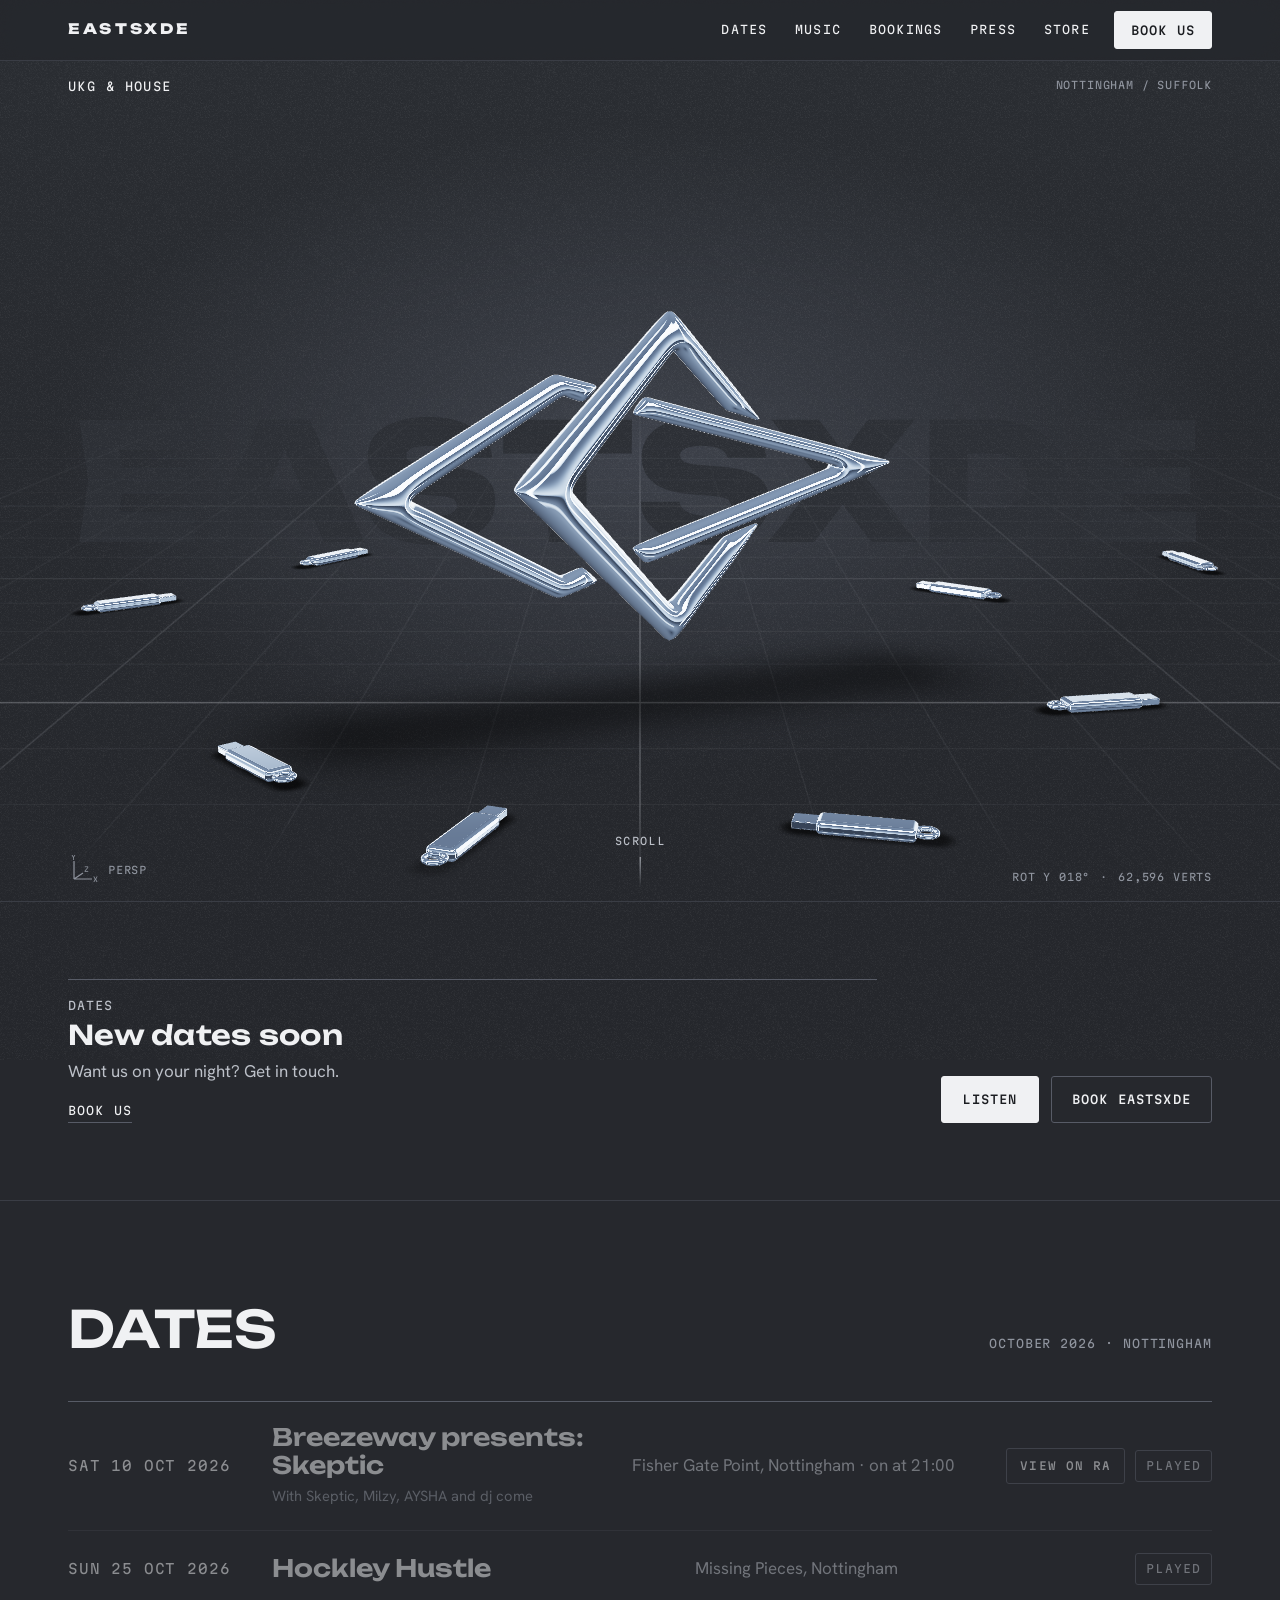
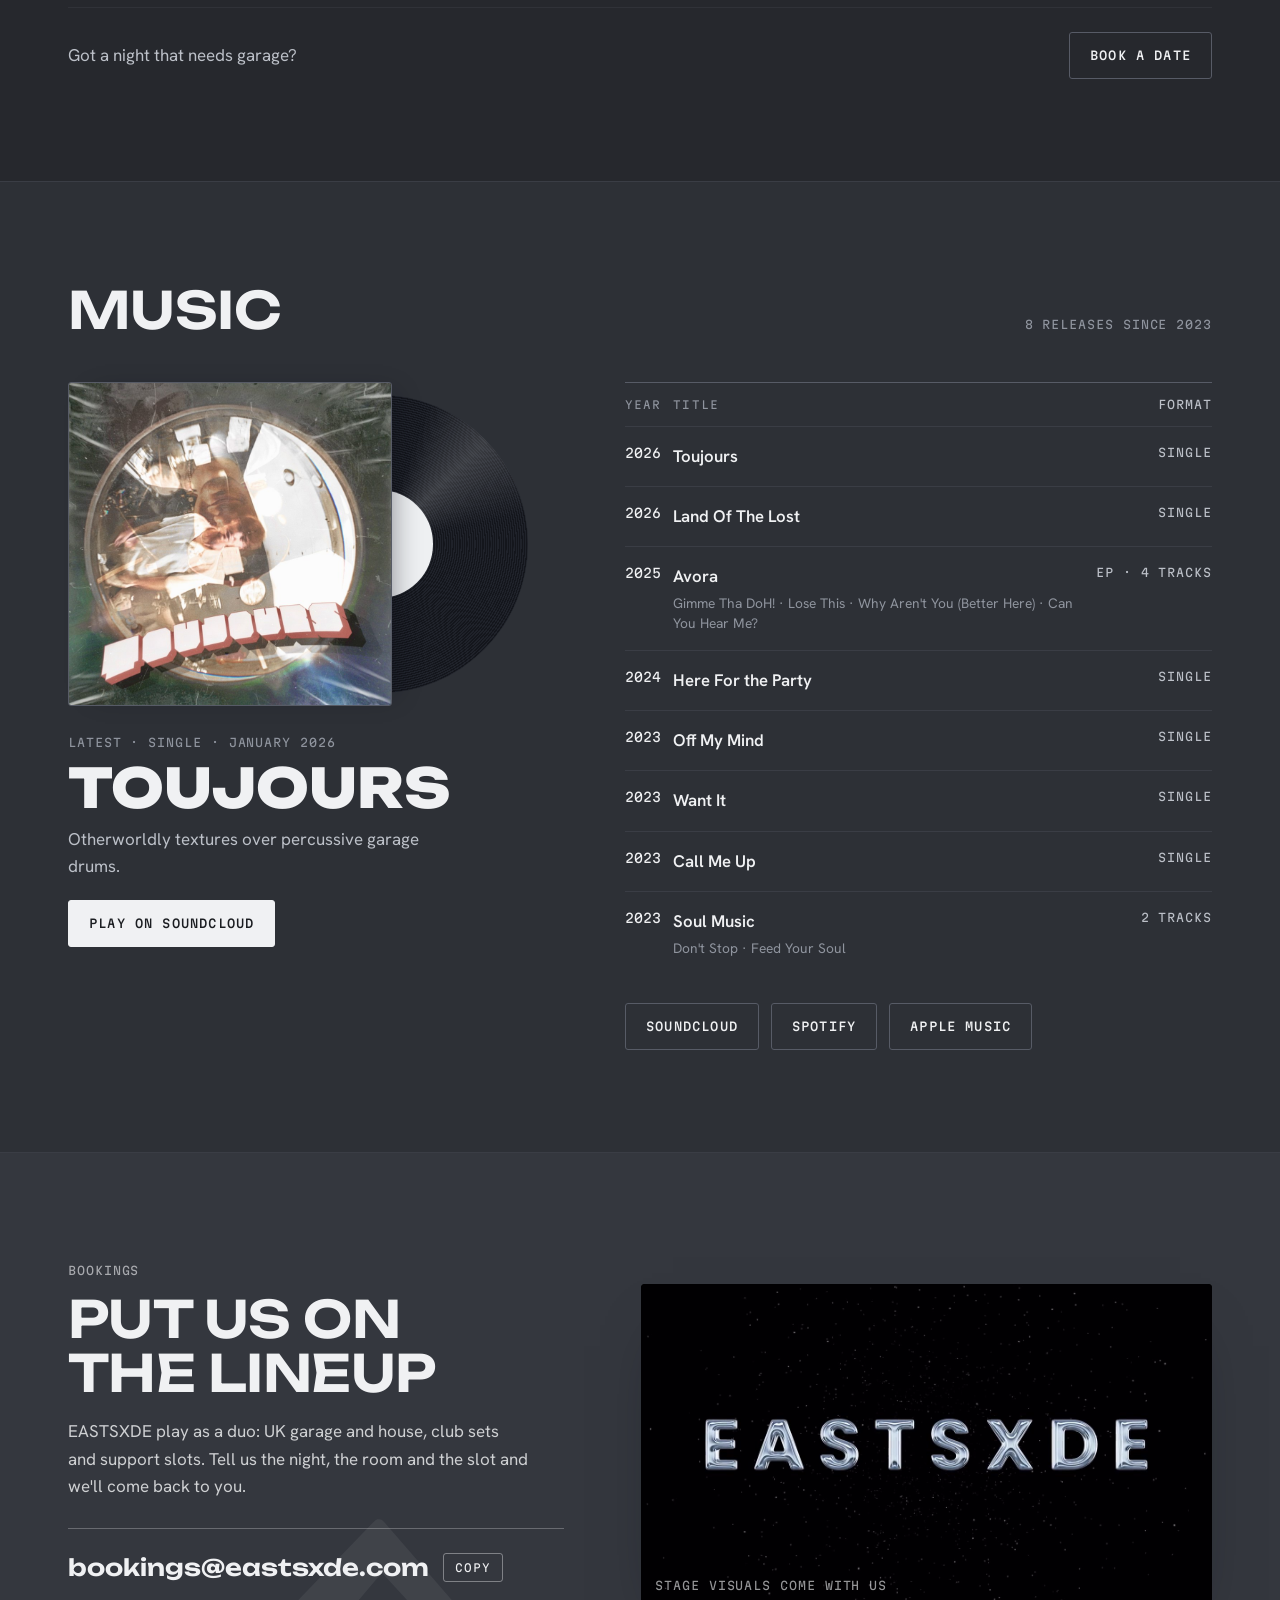
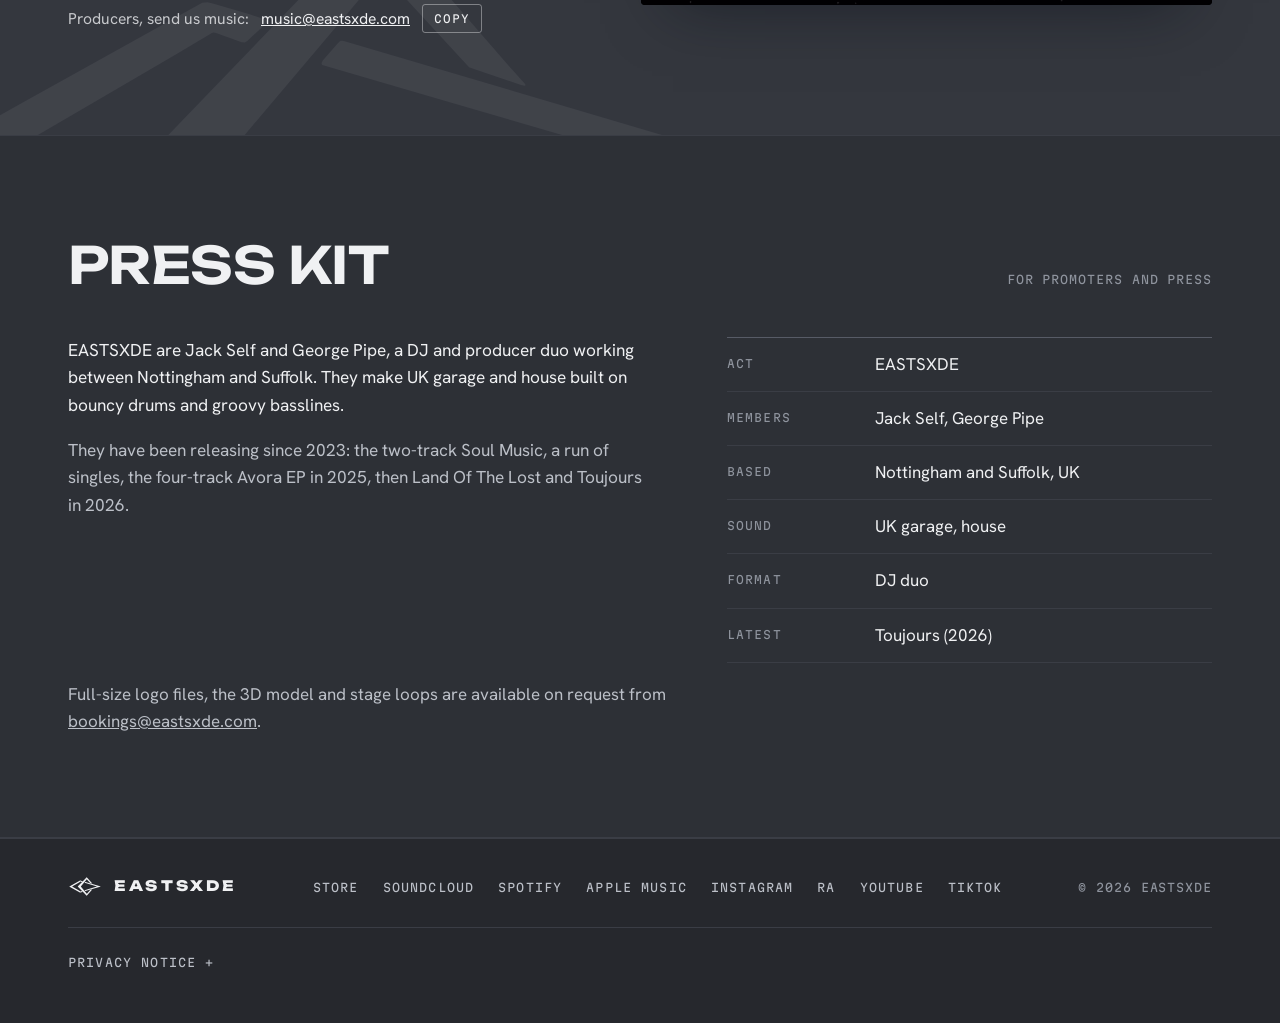
==== index.html @ 23de3347 "Add files via upload" ====
<!doctype html>
<html lang="en-GB">
<head>
<meta charset="utf-8">
<meta name="viewport" content="width=device-width,initial-scale=1,viewport-fit=cover">
<title>EASTSXDE | UK Garage &amp; House</title>
<meta name="description" content="EASTSXDE are a UK garage and house DJ and producer duo from Nottingham and Suffolk. Dates, music, bookings and press kit.">
<link rel="canonical" href="https://eastsxde.com/">
<meta name="theme-color" content="#26282d">
<meta name="color-scheme" content="dark">
<meta name="format-detection" content="telephone=no,date=no,address=no">
<link rel="icon" href="favicon.ico" sizes="32x32">
<link rel="icon" href="favicon.svg" type="image/svg+xml">
<link rel="apple-touch-icon" href="apple-touch-icon.png">
<meta property="og:type" content="website">
<meta property="og:site_name" content="EASTSXDE">
<meta property="og:locale" content="en_GB">
<meta property="og:title" content="EASTSXDE | UK Garage &amp; House">
<meta property="og:description" content="EASTSXDE are a UK garage and house DJ and producer duo from Nottingham and Suffolk. Dates, music, bookings and press kit.">
<meta property="og:url" content="https://eastsxde.com/">
<meta property="og:image" content="https://eastsxde.com/images/share.jpg">
<meta property="og:image:width" content="1200">
<meta property="og:image:height" content="630">
<meta property="og:image:alt" content="The EASTSXDE chrome mark above a floor scattered with USB sticks">
<meta name="twitter:card" content="summary_large_image">
<link rel="preconnect" href="https://fonts.googleapis.com">
<link rel="preconnect" href="https://fonts.gstatic.com" crossorigin>
<link rel="stylesheet" href="https://fonts.googleapis.com/css2?family=Unbounded:wght@400;600;800&family=Hanken+Grotesk:wght@400;500;600&family=Martian+Mono:wght@400;500&display=swap">
<link rel="stylesheet" href="style.css">
<script type="application/ld+json">{"@context":"https://schema.org","@type":"MusicGroup","name":"EASTSXDE","url":"https://eastsxde.com/","description":"EASTSXDE are a UK garage and house DJ and producer duo from Nottingham and Suffolk. Dates, music, bookings and press kit.","genre":["UK garage","House"],"member":[{"@type":"Person","name":"Jack Self"},{"@type":"Person","name":"George Pipe"}],"image":"https://eastsxde.com/images/share.jpg","logo":"https://eastsxde.com/images/icon-512.png","sameAs":["https://soundcloud.com/eastsxde","https://open.spotify.com/artist/1Pmb57DYsGthSIbmabOacN","https://music.apple.com/gb/artist/eastsxde/1649804893","https://www.instagram.com/eastsxdeofficial","https://ra.co/dj/eastsxde","https://youtube.com/@eastsxdeofficial","https://www.tiktok.com/@eastsxde_official"]}</script>
</head>
<body>
<header class="top" id="topbar">
  <div class="wrap top-in">
    <a class="brand" href="#top" aria-label="EASTSXDE, back to top">
      <span class="brand-slot" id="brandSlot"><svg viewBox="0 0 1080 666" aria-hidden="true" id="brandMark"><use href="#mark"/></svg></span>
      <span>EASTSXDE</span>
    </a>
    <nav class="nav" aria-label="Sections">
      <a href="#dates">Dates</a>
      <a href="#music">Music</a>
      <a href="#bookings">Bookings</a>
      <a href="#press">Press</a>
      <a class="nav-store" href="https://eastsxde.store" target="_blank" rel="noopener">Store</a>
    </nav>
    <a class="btn btn-solid" href="#bookings">Book us</a>
  </div>
</header>

<svg width="0" height="0" style="position:absolute" aria-hidden="true">
  <symbol id="mark" viewBox="0 0 1080 666">
    <path d="M596.56,625.7 591.24,625.23 585.92,620.42 315.96,340.19 311,334.87 310.45,333.45 310.93,332.03 314.62,328.08 587.08,45.13 591.24,41.14 593.37,40.18 595.85,40 598.69,40.74 601.92,43.71 750.96,215.71 771.27,238.41 771.99,239.47 771.79,240.54 770.69,240.86 766.69,239.83 710.65,221.03 704.02,218.33 601.72,107.54 600.11,106.05 598.69,105.6 592.26,112.51 413.21,324.16 407.87,330.62 406.46,333.45 407.18,335.47 426.03,357.92 585.92,546.92 597.98,560.46 599.4,559.84 606.85,551.91 703.31,447.45 767.5,425.57 769.98,424.9 771.4,425.54 771.39,426.37 770.34,427.61 755.8,443.63 601.82,621.42 599.04,624.42ZM386.61,525.67 382,525.3 376.85,522.83 48.64,340.2 40.63,335.23 40,333.45 40.36,331.68 43.32,329.18 382.36,140.74 388.74,140.14 395.12,141.59 438.53,154.36 460.38,161.53 461.21,163.22 459.69,165.35 436.97,186.4 433.78,188.51 429.88,188.29 399.02,177.04 396.19,176.65 394.06,177.24 352.57,202.04 143.33,323.99 130.91,331.49 129.74,333.1 131.12,335.23 349.37,462.51 393,488.46 395.48,489.2 398.06,488.79 428.88,477.79 432.72,477.45 436.97,480.19 459.67,501.44 460.38,502.62 460.15,504.04 458.6,505.08 399.83,522.83 390.51,525.2ZM551.17,479.29 549.04,479.33 546.63,478.15 527.08,455.8 525.55,452.61 526.34,450.13 578.4,434.53 919.95,335.23 923.14,333.81 923.79,332.74 923.19,331.79 920.71,330.86 898.36,324.12 527.05,215.86 526.3,214.65 526.24,213.23 527.67,210.39 545.29,190.18 547.97,187.35 549.39,186.65 551.17,186.44 555.07,187.3 1017.88,324.21 1035.26,329.37 1038.8,330.72 1040,332.03 1039.8,333.81 1038.3,335.23 1022.13,340.2Z"/>
  </symbol>
</svg>

<main id="top">
  <div class="grain" id="grain" aria-hidden="true"></div>
  <div class="hero">
    <div class="stage" id="stage">
      <canvas id="floor" aria-hidden="true"></canvas>
      <div class="stage-in" id="stageIn">
        <h1 class="wordmark" id="wordmark">EASTSXDE</h1>
        <span class="hud hud-tl genre">UKG &amp; House</span>
        <span class="hud hud-tr">Nottingham / Suffolk</span>
        <span class="hud hud-bl" aria-hidden="true">
          <svg viewBox="0 0 30 30"><path d="M6 24V6M6 24h18M6 24l9-6"/><text x="3" y="5">Y</text><text x="25" y="27">X</text><text x="16" y="17">Z</text></svg>
          <span>Persp</span>
        </span>
        <span class="hud hud-br" aria-hidden="true"><span id="hudRot">Rot Y 000°</span><span>·</span><span>62,596 verts</span></span>
        <a class="cue" href="#intro"><span>Scroll</span><i></i></a>
      </div>
      <img id="logoStill" src="images/logo-angle.png" alt="The EASTSXDE mark in blue-silver chrome" width="1000" height="664">
    </div>
  </div>

  <section class="intro" id="intro">
    <div class="wrap">
      <div class="hero-foot">
        <div class="next" id="nextCard">
          <span class="mono live" id="nextLabel">Next date</span>
          <strong id="nextTitle">Breezeway presents: Skeptic</strong>
          <span id="nextMeta">Sat 10 Oct 2026 · Fisher Gate Point, Nottingham · on at 21:00</span>
          <div class="next-links">
            <a href="https://ra.co/events/2501984" target="_blank" rel="noopener" id="nextLink">View on RA</a>
            <a href="#dates" id="nextAll">All dates</a>
          </div>
        </div>
        <div class="cta">
          <a class="btn btn-solid" href="#music">Listen</a>
          <a class="btn" href="#bookings">Book EASTSXDE</a>
        </div>
      </div>
    </div>
  </section>

  <section id="dates">
    <div class="wrap">
      <div class="sec-head">
        <h2>Dates</h2>
        <span class="mono">October 2026 · Nottingham</span>
      </div>
      <ol class="dates" id="dateList">
        <li class="date" data-date="2026-10-10" data-title="Breezeway presents: Skeptic" data-meta="Sat 10 Oct 2026 · Fisher Gate Point, Nottingham · on at 21:00" data-url="https://ra.co/events/2501984">
          <time datetime="2026-10-10T21:00">Sat 10 Oct 2026</time>
          <div>
            <h3>Breezeway presents: Skeptic</h3>
            <p class="with">With Skeptic, Milzy, AYSHA and dj come</p>
          </div>
          <p>Fisher Gate Point, Nottingham · on at 21:00</p>
          <div class="acts">
            <a class="btn btn-sm" href="https://ra.co/events/2501984" target="_blank" rel="noopener">View on RA</a>
            <span class="state">Upcoming</span>
          </div>
        </li>
        <li class="date" data-date="2026-10-25" data-title="Hockley Hustle" data-meta="Sun 25 Oct 2026 · Missing Pieces, Nottingham">
          <time datetime="2026-10-25">Sun 25 Oct 2026</time>
          <div><h3>Hockley Hustle</h3></div>
          <p>Missing Pieces, Nottingham</p>
          <div class="acts"><span class="state">Upcoming</span></div>
        </li>
      </ol>
      <div class="dates-foot">
        <span>Got a night that needs garage?</span>
        <a class="btn" href="#bookings">Book a date</a>
      </div>
    </div>
  </section>

  <section class="music" id="music">
    <div class="wrap">
      <div class="sec-head">
        <h2>Music</h2>
        <span class="mono">8 releases since 2023</span>
      </div>
      <div class="music-grid">
        <div class="latest">
          <div class="record">
            <img class="sleeve" src="images/toujours.jpg" alt="Toujours cover artwork" width="900" height="900">
            <div class="disc" aria-hidden="true"><div class="disc-label"></div></div>
          </div>
          <div>
            <span class="mono">Latest · single · January 2026</span>
            <h3>Toujours</h3>
            <p>Otherworldly textures over percussive garage drums.</p>
            <div class="platforms" style="margin-top:20px">
              <a class="btn btn-solid" href="https://soundcloud.com/eastsxde/toujours-2026-master-1" target="_blank" rel="noopener">Play on SoundCloud</a>
            </div>
          </div>
        </div>
        <div>
          <table class="rel">
            <thead><tr><th scope="col">Year</th><th scope="col">Title</th><th scope="col">Format</th></tr></thead>
            <tbody>
              <tr><td>2026</td><td><strong>Toujours</strong></td><td>Single</td></tr>
              <tr><td>2026</td><td><strong>Land Of The Lost</strong></td><td>Single</td></tr>
              <tr><td>2025</td><td><strong>Avora</strong><small>Gimme Tha DoH! · Lose This · Why Aren't You (Better Here) · Can You Hear Me?</small></td><td>EP · 4 tracks</td></tr>
              <tr><td>2024</td><td><strong>Here For the Party</strong></td><td>Single</td></tr>
              <tr><td>2023</td><td><strong>Off My Mind</strong></td><td>Single</td></tr>
              <tr><td>2023</td><td><strong>Want It</strong></td><td>Single</td></tr>
              <tr><td>2023</td><td><strong>Call Me Up</strong></td><td>Single</td></tr>
              <tr><td>2023</td><td><strong>Soul Music</strong><small>Don't Stop · Feed Your Soul</small></td><td>2 tracks</td></tr>
            </tbody>
          </table>
          <div class="platforms">
            <a class="btn" href="https://soundcloud.com/eastsxde" target="_blank" rel="noopener">SoundCloud</a>
            <a class="btn" href="https://open.spotify.com/artist/1Pmb57DYsGthSIbmabOacN" target="_blank" rel="noopener">Spotify</a>
            <a class="btn" href="https://music.apple.com/gb/artist/eastsxde/1649804893" target="_blank" rel="noopener">Apple Music</a>
          </div>
        </div>
      </div>
    </div>
  </section>

  <section class="book" id="bookings">
    <svg class="book-mark" viewBox="0 0 1080 666" aria-hidden="true"><use href="#mark"/></svg>
    <div class="wrap book-grid">
      <div>
        <span class="mono">Bookings</span>
        <h2 style="margin-top:10px">Put us on the lineup</h2>
        <p>EASTSXDE play as a duo: UK garage and house, club sets and support slots. Tell us the night, the room and the slot and we'll come back to you.</p>
        <div class="addr">
          <a href="mailto:bookings@eastsxde.com" id="addrBook">bookings@eastsxde.com</a>
          <button class="copy" type="button" data-copy="bookings@eastsxde.com" id="copyBook">Copy</button>
        </div>
        <div class="demos">Producers, send us music: <a href="mailto:music@eastsxde.com" id="addrMusic">music@eastsxde.com</a><button class="copy" type="button" data-copy="music@eastsxde.com" id="copyMusic">Copy</button></div>
      </div>
      <figure class="screen">
        <video id="morph" src="media/morph.mp4" muted loop playsinline preload="metadata" poster="images/morph-poster.jpg" aria-label="Stage visual: the chrome mark melts into the word EASTSXDE and back"></video>
        <figcaption class="mono">Stage visuals come with us</figcaption>
      </figure>
    </div>
  </section>

  <section class="press" id="press">
    <div class="wrap">
      <div class="sec-head">
        <h2>Press kit</h2>
        <span class="mono">For promoters and press</span>
      </div>
      <div class="press-grid">
        <div class="bio">
          <p>EASTSXDE are Jack Self and George Pipe, a DJ and producer duo working between Nottingham and Suffolk. They make UK garage and house built on bouncy drums and groovy basslines.</p>
          <p>They have been releasing since 2023: the two-track Soul Music, a run of singles, the four-track Avora EP in 2025, then Land Of The Lost and Toujours in 2026.</p>
        </div>
        <dl class="facts">
          <div><dt>Act</dt><dd>EASTSXDE</dd></div>
          <div><dt>Members</dt><dd>Jack Self, George Pipe</dd></div>
          <div><dt>Based</dt><dd>Nottingham and Suffolk, UK</dd></div>
          <div><dt>Sound</dt><dd>UK garage, house</dd></div>
          <div><dt>Format</dt><dd>DJ duo</dd></div>
          <div><dt>Latest</dt><dd>Toujours (2026)</dd></div>
        </dl>
      </div>
      <p class="note">Full-size logo files, the 3D model and stage loops are available on request from <a href="mailto:bookings@eastsxde.com">bookings@eastsxde.com</a>.</p>
    </div>
  </section>

</main>

<footer>
  <div class="wrap foot">
    <a class="brand" href="#top" aria-label="EASTSXDE, back to top">
      <svg viewBox="0 0 1080 666" aria-hidden="true"><use href="#mark"/></svg>
      <span>EASTSXDE</span>
    </a>
    <nav aria-label="Elsewhere">
      <a href="https://eastsxde.store" target="_blank" rel="noopener">Store</a>
      <a href="https://soundcloud.com/eastsxde" target="_blank" rel="noopener">SoundCloud</a>
      <a href="https://open.spotify.com/artist/1Pmb57DYsGthSIbmabOacN" target="_blank" rel="noopener">Spotify</a>
      <a href="https://music.apple.com/gb/artist/eastsxde/1649804893" target="_blank" rel="noopener">Apple Music</a>
      <a href="https://www.instagram.com/eastsxdeofficial" target="_blank" rel="noopener">Instagram</a>
      <a href="https://ra.co/dj/eastsxde" target="_blank" rel="noopener">RA</a>
      <a href="https://youtube.com/@eastsxdeofficial" target="_blank" rel="noopener">YouTube</a>
      <a href="https://www.tiktok.com/@eastsxde_official" target="_blank" rel="noopener">TikTok</a>
    </nav>
    <span class="mono">© 2026 EASTSXDE</span>
  </div>
  <div class="wrap">
    <details class="privacy" id="privacy">
      <summary>Privacy notice</summary>
      <div class="privacy-in">
        <p><b>Who we are.</b> This site is run by EASTSXDE (Jack Self and George Pipe), based in the UK. Contact: <a href="mailto:bookings@eastsxde.com">bookings@eastsxde.com</a>.</p>
        <p><b>What this site collects.</b> Nothing from you directly. There are no cookies, no analytics, no tracking and no forms, and nothing is stored on your device. Images and video are served from this site itself. Fonts are loaded from Google Fonts, so Google receives your IP address when the page loads. Our hosting provider keeps standard server logs of visits, including IP addresses, for security and to keep the site running.</p>
        <p><b>If you email us.</b> We use your name, email address and whatever you send to reply and to arrange bookings. Our legal basis is our legitimate interest in running the act, or taking steps towards a contract with you. We keep those emails only as long as we need them for that and for our records. We never sell them or pass them on for marketing.</p>
        <p><b>Other sites.</b> Links to SoundCloud, Spotify, Apple Music, Instagram, RA, YouTube, TikTok and our store take you to services with their own privacy policies.</p>
        <p><b>Your rights.</b> Under UK data protection law you can ask for a copy of your data, or for it to be corrected or deleted, by emailing us. You can also complain to the Information Commissioner's Office at <a href="https://ico.org.uk" target="_blank" rel="noopener">ico.org.uk</a>.</p>
        <p class="mono">Last updated 7 October 2026</p>
      </div>
    </details>
  </div>
</footer>

<canvas id="logo3d" hidden aria-hidden="true"></canvas>
<script src="script.js"></script>
</body>
</html>
---- style.css ----
/* EASTSXDE site styles */
:root{padding-top:env(safe-area-inset-top,0px);padding-bottom:env(safe-area-inset-bottom,0px)}body{margin:0}img{max-width:100%}[hidden]{display:none!important}
/* Layout: the mark sits in a 3D studio scene (floor grid, shadow, viewport labels) and docks into the
   header on scroll; below it, quiet ruled bands. Flat type and flat controls: the only metal is the mark.
   The hero is one full screen: the chrome mark spinning over a floor grid, a handful of chrome USB sticks
   dropped around it, the wordmark as a tonal wall behind. Everything to read starts on the next screen.
   One dark look, full time: a slate ground (never black) with near-white ink; one small accent, a club
   red, marks what is live. */
:root{
  color-scheme:dark;
  --bg:#26282d;         /* page ground, slate */
  --bg-2:#2d3036;       /* alternate band */
  --tile:#363940;       /* tiles, photo slots */
  --line:#3a3d45;       /* hairlines */
  --line-2:#575b66;     /* stronger rule, control borders */
  --text:#f0f1f3;       /* ink */
  --text-2:#bcc0c8;     /* secondary type */
  --dim:#8f949e;        /* labels */
  --blue:#f0f1f3;       /* dates and years, same ink as the type */
  --accent:#ff4a36;     /* club red: the live dot, next-up badge, focus and selection */
  --btn:#f0f1f3; --btn-fg:#1b1d21;
  --band:#34373e; --band-fg:#f0f1f3;   /* the bookings band, a lifted slate */
  --field:#202227;
  --wm:#2e3137;         /* tonal wordmark behind the mark */
  --hero:radial-gradient(62% 52% at 50% 46%,#3f434c 0%,rgba(63,67,76,0) 74%),linear-gradient(180deg,#2b2e33 0%,#26282d 100%);
  --gl-grid:210 214 222; --gl-grid-a:.17; --gl-shadow-a:.40; --gl-sky:.07; --gl-axis:230 233 238;
  --display:'Unbounded','Arial Black','Segoe UI',system-ui,sans-serif;
  --body:'Hanken Grotesk','Segoe UI',system-ui,-apple-system,sans-serif;
  --mono:'Martian Mono',ui-monospace,'SF Mono',Menlo,Consolas,monospace;
  --gutter:clamp(16px,4vw,48px);
  --wrap:1240px;
}
*{box-sizing:border-box}
html{scroll-behavior:smooth}
body{background:var(--bg);color:var(--text);font-family:var(--body);font-size:17px;line-height:1.6;-webkit-font-smoothing:antialiased;overflow-x:hidden}
a{color:inherit}
::selection{background:var(--accent);color:#fff}
:focus-visible{outline:2px solid var(--accent);outline-offset:3px;border-radius:2px}
.wrap{max-width:var(--wrap);margin-inline:auto;padding-inline:var(--gutter)}
.mono{font-family:var(--mono);font-size:.72rem;letter-spacing:.08em;text-transform:uppercase;color:var(--dim)}
figure{margin:0}

/* header */
.top{position:sticky;top:env(safe-area-inset-top,0px);z-index:40;background:color-mix(in srgb,var(--bg) 80%,transparent);backdrop-filter:blur(14px);-webkit-backdrop-filter:blur(14px);border-bottom:1px solid var(--line)}
.top-in{display:flex;align-items:center;gap:24px;height:60px}
.brand{display:flex;align-items:center;text-decoration:none;font-family:var(--display);font-weight:800;font-size:.9rem;letter-spacing:.22em}
.brand svg{fill:var(--text)}
/* the corner mark only exists once the 3D mark has flown in: its slot opens as the mark arrives */
.brand-slot{position:relative;display:block;flex:none;height:30px;width:calc(60px * var(--dock,1))}
.brand-slot svg{position:absolute;left:0;top:0;width:48px;height:30px;opacity:var(--mark,1)}
footer .brand{gap:12px}
footer .brand svg{width:34px;height:21px}
.nav{display:flex;gap:28px;margin-left:auto}
.nav a{font-family:var(--mono);font-size:.72rem;letter-spacing:.1em;text-transform:uppercase;text-decoration:none;color:var(--text);padding-block:6px;border-bottom:1px solid transparent}
.nav a:hover{border-bottom-color:var(--accent)}
.btn{display:inline-flex;align-items:center;justify-content:center;gap:10px;font-family:var(--mono);font-size:.74rem;font-weight:500;letter-spacing:.1em;text-transform:uppercase;text-decoration:none;padding:13px 20px;border:1px solid var(--line-2);border-radius:3px;color:var(--text);background:transparent;cursor:pointer;transition:background .18s,border-color .18s,color .18s}
.btn:hover{border-color:var(--text)}
.btn-solid{background:var(--btn);color:var(--btn-fg);border-color:var(--btn)}
.btn-solid:hover{background:color-mix(in srgb,var(--btn) 80%,var(--bg));border-color:color-mix(in srgb,var(--btn) 80%,var(--bg))}
.btn-sm{padding:8px 13px;font-size:.68rem}
.top .btn{padding:9px 16px}


/* hero: a viewport with the mark in it */
/* the stage is exactly the screen left under the 60px bar, on any device */
.hero{position:relative;background:var(--hero);border-bottom:1px solid var(--line)}
.stage{position:relative;height:calc(100vh - 60px);height:calc(100svh - 60px - env(safe-area-inset-top,0px));min-height:360px;overflow:hidden}
#floor{position:absolute;inset:0;width:100%;height:100%}
.stage-in{position:absolute;inset:0;max-width:var(--wrap);margin-inline:auto}
.wordmark{position:absolute;inset:0;margin:0;display:flex;align-items:center;justify-content:center;font-family:var(--display);font-weight:800;line-height:1;white-space:nowrap;font-size:12vw;letter-spacing:.02em;color:var(--wm);user-select:none}
.hud{position:absolute;display:flex;align-items:center;gap:10px;font-family:var(--mono);font-size:.64rem;letter-spacing:.08em;text-transform:uppercase;color:var(--dim);font-variant-numeric:tabular-nums}
.hud-tl{top:16px;left:var(--gutter)} .hud-tr{top:16px;right:var(--gutter)}
.hud-bl{bottom:16px;left:var(--gutter)} .hud-br{bottom:16px;right:var(--gutter)}
.cue{position:absolute;left:50%;bottom:14px;transform:translateX(-50%);display:grid;justify-items:center;gap:8px;font-family:var(--mono);font-size:.64rem;letter-spacing:.14em;text-transform:uppercase;text-decoration:none;color:var(--text-2)}
.cue i{display:block;width:1px;height:30px;background:linear-gradient(180deg,var(--text-2),transparent);transform-origin:top;animation:cue 2.2s ease-in-out infinite}
.cue:hover{color:var(--text)}
@keyframes cue{0%{transform:scaleY(0);opacity:0}35%{transform:scaleY(1);opacity:1}100%{transform:scaleY(1);opacity:0}}
.hud.genre{font-size:.74rem;letter-spacing:.12em;color:var(--text)}
.hud svg{width:30px;height:30px;stroke:var(--dim);fill:none;stroke-width:1.2}
.hud svg text{fill:var(--dim);stroke:none;font-family:var(--mono);font-size:7px}
#logoStill{position:absolute;left:50%;top:50%;width:min(62%,560px);height:auto;transform:translate(-50%,-50%)}
#logo3d{position:fixed;inset:0;width:100%;height:100%;z-index:45;pointer-events:none}
.intro{padding-block:clamp(44px,6vw,84px);border-bottom:1px solid var(--line)}
.hero-foot{display:grid;grid-template-columns:minmax(0,1fr) auto;gap:clamp(24px,5vw,72px);align-items:end}
.cta{display:flex;flex-wrap:wrap;gap:12px}
.next{border-top:1px solid var(--line-2);padding-top:16px;display:grid;gap:6px}
.next strong{font-family:var(--display);font-weight:600;font-size:clamp(1.15rem,2.4vw,1.7rem);line-height:1.15;letter-spacing:.01em}
.next span{color:var(--text-2)}
.next-links{display:flex;flex-wrap:wrap;gap:8px 22px;margin-top:10px}
.next-links a{font-family:var(--mono);font-size:.72rem;letter-spacing:.1em;text-transform:uppercase;text-decoration:none;color:var(--text);border-bottom:1px solid var(--line-2);padding-bottom:3px}
.next-links a:hover{border-color:var(--accent)}
.next .live{display:inline-flex;align-items:center;gap:9px;color:var(--text-2)}
.live::before{content:"";width:8px;height:8px;border-radius:50%;background:var(--accent);animation:ping 1.9s infinite}
@keyframes ping{0%{box-shadow:0 0 0 0 color-mix(in srgb,var(--accent) 60%,transparent)}70%,100%{box-shadow:0 0 0 10px color-mix(in srgb,var(--accent) 0%,transparent)}}

/* sections */
section{padding-block:clamp(56px,8vw,112px);scroll-margin-top:28px}
.sec-head{display:flex;align-items:baseline;justify-content:space-between;gap:16px;flex-wrap:wrap;margin-bottom:clamp(24px,4vw,44px)}
h2{font-family:var(--display);font-weight:600;font-size:clamp(1.7rem,4.4vw,3.2rem);line-height:1.05;letter-spacing:-.01em;text-transform:uppercase;margin:0;text-wrap:balance}

/* dates */
.dates{list-style:none;margin:0;padding:0;border-top:1px solid var(--line-2)}
.date{display:grid;grid-template-columns:minmax(0,11rem) minmax(0,1.2fr) minmax(0,1.25fr) auto;gap:8px 28px;align-items:center;padding-block:22px;border-bottom:1px solid var(--line)}
.date time{font-family:var(--mono);font-size:.86rem;letter-spacing:.06em;text-transform:uppercase;color:var(--blue);font-variant-numeric:tabular-nums}
.date h3{font-family:var(--display);font-weight:600;font-size:clamp(1.05rem,2.2vw,1.5rem);margin:0;line-height:1.15}
.date p{margin:0;color:var(--text-2)}
.date .with{font-size:.92rem;color:var(--dim);margin-top:5px}
.date .acts{display:flex;align-items:center;justify-content:flex-end;gap:10px;flex-wrap:wrap}
.date .state{font-family:var(--mono);font-size:.7rem;letter-spacing:.1em;text-transform:uppercase;padding:6px 10px;border:1px solid var(--line-2);border-radius:3px;color:var(--text-2);white-space:nowrap}
.date.is-next .state{border-color:var(--accent);color:var(--accent)}
.date.is-past{opacity:.5}
.dates-foot{display:flex;justify-content:space-between;align-items:center;gap:16px;flex-wrap:wrap;margin-top:24px;color:var(--text-2)}

/* photo slots: marked spaces for the demo, swapped for real images later */
.slot{position:relative;display:grid;place-content:center;justify-items:center;gap:6px;text-align:center;padding:16px;min-width:0;border:1px dashed var(--line-2);border-radius:3px;color:var(--dim);font-size:.86rem;line-height:1.4;
  background:repeating-linear-gradient(135deg,transparent 0 15px,color-mix(in srgb,var(--blue) 9%,transparent) 15px 16px),var(--tile)}
.slot b{font-family:var(--mono);font-size:.7rem;font-weight:500;letter-spacing:.1em;text-transform:uppercase;color:var(--text-2)}
.slot-band{aspect-ratio:3/1;margin-top:clamp(36px,6vw,72px)}
.shots{display:grid;grid-template-columns:minmax(0,2fr) minmax(0,1fr) minmax(0,1fr);gap:14px;margin-top:clamp(28px,4vw,48px)}
.shots .slot:first-child{aspect-ratio:3/2}

/* music */
.music{background:var(--bg-2);border-block:1px solid var(--line)}
.music-grid{display:grid;grid-template-columns:minmax(0,.9fr) minmax(0,1.1fr);gap:clamp(28px,6vw,88px);align-items:start}
.latest{display:grid;gap:22px}
.record{position:relative;width:min(100%,460px);aspect-ratio:1.42/1}
.record .sleeve{position:absolute;left:0;top:0;height:100%;width:auto;max-width:none;aspect-ratio:1;z-index:1;display:block;object-fit:cover;border:1px solid var(--line-2);border-radius:3px;background:var(--tile);box-shadow:14px 0 26px -14px rgba(10,14,24,.45)}
.disc{position:absolute;right:0;top:4%;height:92%;aspect-ratio:1;border-radius:50%;
  background:
    radial-gradient(circle,transparent 0 17.5%,#0c0e13 17.6% 18.4%,transparent 18.5%),
    conic-gradient(from 20deg,rgba(255,255,255,0) 0deg,rgba(255,255,255,.16) 26deg,rgba(255,255,255,0) 58deg,rgba(255,255,255,0) 180deg,rgba(255,255,255,.1) 208deg,rgba(255,255,255,0) 240deg),
    repeating-radial-gradient(circle,#14161c 0 1.1px,#1f222a 1.2px 2.3px)}
.disc-label{position:absolute;inset:32%;border-radius:50%;background:#eef0f2}
.disc-label::after{content:"";position:absolute;left:50%;top:50%;width:9%;height:9%;transform:translate(-50%,-50%);border-radius:50%;background:#14161c}
.latest h3{font-family:var(--display);font-weight:800;font-size:clamp(2rem,5vw,3.4rem);line-height:1;margin:6px 0 10px;text-transform:uppercase}
.latest p{margin:0;color:var(--text-2);max-width:40ch}
.rel{width:100%;border-collapse:collapse;border-top:1px solid var(--line-2)}
.rel th{font-family:var(--mono);font-weight:400;font-size:.68rem;letter-spacing:.1em;text-transform:uppercase;color:var(--dim);text-align:left;padding:12px 12px 12px 0}
.rel td{padding:16px 12px 16px 0;border-top:1px solid var(--line);vertical-align:top}
.rel td:first-child{font-family:var(--mono);font-size:.8rem;color:var(--blue);font-variant-numeric:tabular-nums;white-space:nowrap}
.rel td:last-child,.rel th:last-child{text-align:right;padding-right:0;font-family:var(--mono);font-size:.72rem;letter-spacing:.08em;text-transform:uppercase;color:var(--text-2);white-space:nowrap}
.rel strong{font-weight:600;font-size:1.05rem}
.rel small{display:block;color:var(--dim);font-size:.86rem;line-height:1.45;margin-top:4px}
.platforms{display:flex;flex-wrap:wrap;gap:12px;margin-top:28px}

/* bookings: the one tinted band */
.book{position:relative;overflow:hidden;background:var(--band);color:var(--band-fg)}
.book-grid{position:relative;z-index:1;display:grid;grid-template-columns:minmax(0,1fr) minmax(0,1.15fr);gap:clamp(28px,6vw,80px);align-items:center}
.book-mark{position:absolute;left:-9%;bottom:-52%;width:min(70%,900px);fill:color-mix(in srgb,var(--band-fg) 6%,transparent);pointer-events:none}
.book .mono{color:color-mix(in srgb,var(--band-fg) 62%,transparent)}
.book p{color:color-mix(in srgb,var(--band-fg) 82%,transparent);max-width:46ch;margin:18px 0 0}
.addr{display:flex;flex-wrap:wrap;align-items:center;gap:10px 14px;margin-top:28px;padding-top:20px;border-top:1px solid color-mix(in srgb,var(--band-fg) 28%,transparent)}
.addr a{font-family:var(--display);font-weight:600;font-size:clamp(1rem,2.3vw,1.45rem);text-decoration:none;color:var(--band-fg);overflow-wrap:anywhere;min-width:0}
.addr a:hover{text-decoration:underline;text-underline-offset:5px}
.copy{font-family:var(--mono);font-size:.68rem;letter-spacing:.1em;text-transform:uppercase;background:transparent;color:var(--text-2);border:1px solid var(--line-2);border-radius:3px;padding:7px 11px;cursor:pointer}
.copy:hover{color:var(--text);border-color:var(--text)}
.book .copy{color:var(--band-fg);border-color:color-mix(in srgb,var(--band-fg) 40%,transparent)}
.book .copy:hover{border-color:var(--band-fg)}
.screen{position:relative;border-radius:4px;background:#000;aspect-ratio:16/9;max-width:100%;overflow:hidden;box-shadow:0 30px 60px -32px rgba(10,14,24,.55)}
.screen video{display:block;width:100%;height:100%;object-fit:cover}
.screen figcaption{position:absolute;left:14px;bottom:10px;color:#8b94a6}

/* press */
.press{background:var(--bg-2);border-block:1px solid var(--line)}
.press-grid{display:grid;grid-template-columns:minmax(0,1.2fr) minmax(0,1fr);gap:clamp(28px,6vw,88px)}
.bio p{margin:0 0 1em;max-width:62ch;font-size:1.08rem}
.bio p + p{color:var(--text-2)}
.facts{margin:0;border-top:1px solid var(--line-2)}
.facts div{display:grid;grid-template-columns:8.5rem minmax(0,1fr);gap:12px;padding-block:13px;border-bottom:1px solid var(--line)}
.facts dt{font-family:var(--mono);font-size:.7rem;letter-spacing:.1em;text-transform:uppercase;color:var(--dim);padding-top:4px}
.facts dd{margin:0}
.note{color:var(--text-2);margin:18px 0 0;max-width:60ch}

.demos{margin-top:18px;font-size:.98rem;color:color-mix(in srgb,var(--band-fg) 78%,transparent);display:flex;flex-wrap:wrap;align-items:center;gap:8px 12px}
.demos a{color:var(--band-fg)}

/* footer */
footer{border-top:1px solid var(--line);padding-block:36px 48px}
.foot{display:flex;justify-content:space-between;align-items:center;gap:20px 32px;flex-wrap:wrap}
.foot nav{display:flex;flex-wrap:wrap;gap:10px 24px}
.foot nav a{font-family:var(--mono);font-size:.72rem;letter-spacing:.1em;text-transform:uppercase;text-decoration:none;color:var(--text-2)}
.foot nav a:hover{color:var(--text)}
.privacy{margin-top:28px;padding-top:20px;border-top:1px solid var(--line)}
.privacy summary{display:inline-block;list-style:none;cursor:pointer;font-family:var(--mono);font-size:.72rem;letter-spacing:.1em;text-transform:uppercase;color:var(--text-2)}
.privacy summary::-webkit-details-marker{display:none}
.privacy summary::after{content:" +"} .privacy[open] summary::after{content:" \2212"}
.privacy summary:hover{color:var(--text)}
.privacy-in{max-width:72ch;margin-top:16px;font-size:.9rem;line-height:1.6;color:var(--text-2)}
.privacy-in p{margin:0 0 12px} .privacy-in b{color:var(--text);font-weight:600}

@media (max-width:860px){
  /* phones: section links go, the store link stays beside the button */
  .top-in{gap:16px}
  .nav a:not(.nav-store){display:none}
  .hero-foot,.music-grid,.book-grid,.press-grid{grid-template-columns:minmax(0,1fr)}
  .date{grid-template-columns:minmax(0,1fr);gap:8px}
  .date .acts{justify-content:flex-start;margin-top:6px}
  .record{width:min(100%,400px)}
  .shots{grid-template-columns:repeat(2,minmax(0,1fr))}
  .shots .slot:first-child{grid-column:1/-1}
  .shots .slot:not(:first-child){aspect-ratio:3/4}
  .slot-band{aspect-ratio:16/9}
  .hud-tr,.hud-br{display:none}
}
@media (max-width:379px){
  .nav{display:none}
  .top .btn{margin-left:auto}
}
@media (max-width:480px){
  .rel th:last-child,.rel td:last-child{display:none}
  .facts div{grid-template-columns:6.5rem minmax(0,1fr)}
}
@media (prefers-reduced-motion:reduce){
  html{scroll-behavior:auto}
  .live::before,.cue i{animation:none}
}

/* film grain on the ground only. Layers inside <main>, back to front: band colours (-3), the hero wordmark
   and the bookings watermark (-2), the grain (-1), then everything else: floor grid, USB sticks, type,
   buttons, photos, and the 3D mark on top. The header and footer sit outside it and stay clean. */
main{position:relative;z-index:0;isolation:isolate}
.hero,.music,.press,.book{background:none}
.music,.press{position:relative}
.hero::before,.music::before,.press::before,.book::before{content:"";position:absolute;inset:0;z-index:-3}
.hero::before{background:var(--hero)} .music::before,.press::before{background:var(--bg-2)} .book::before{background:var(--band)}
.wordmark,.book-mark{z-index:-2}
footer{position:relative;z-index:1;background:var(--bg)}
.grain{position:fixed;inset:-160px;z-index:-1;pointer-events:none;background-repeat:repeat;background-size:200px 200px;image-rendering:pixelated;opacity:var(--grain,.22);animation:grain .72s steps(1) infinite;will-change:transform}
@keyframes grain{0%{transform:translate(0,0)}12.5%{transform:translate(-61px,43px)}25%{transform:translate(52px,-87px)}37.5%{transform:translate(-112px,-29px)}50%{transform:translate(77px,96px)}62.5%{transform:translate(-23px,-118px)}75%{transform:translate(118px,14px)}87.5%{transform:translate(-94px,71px)}}
@media (prefers-reduced-motion:reduce){.grain{animation:none}}
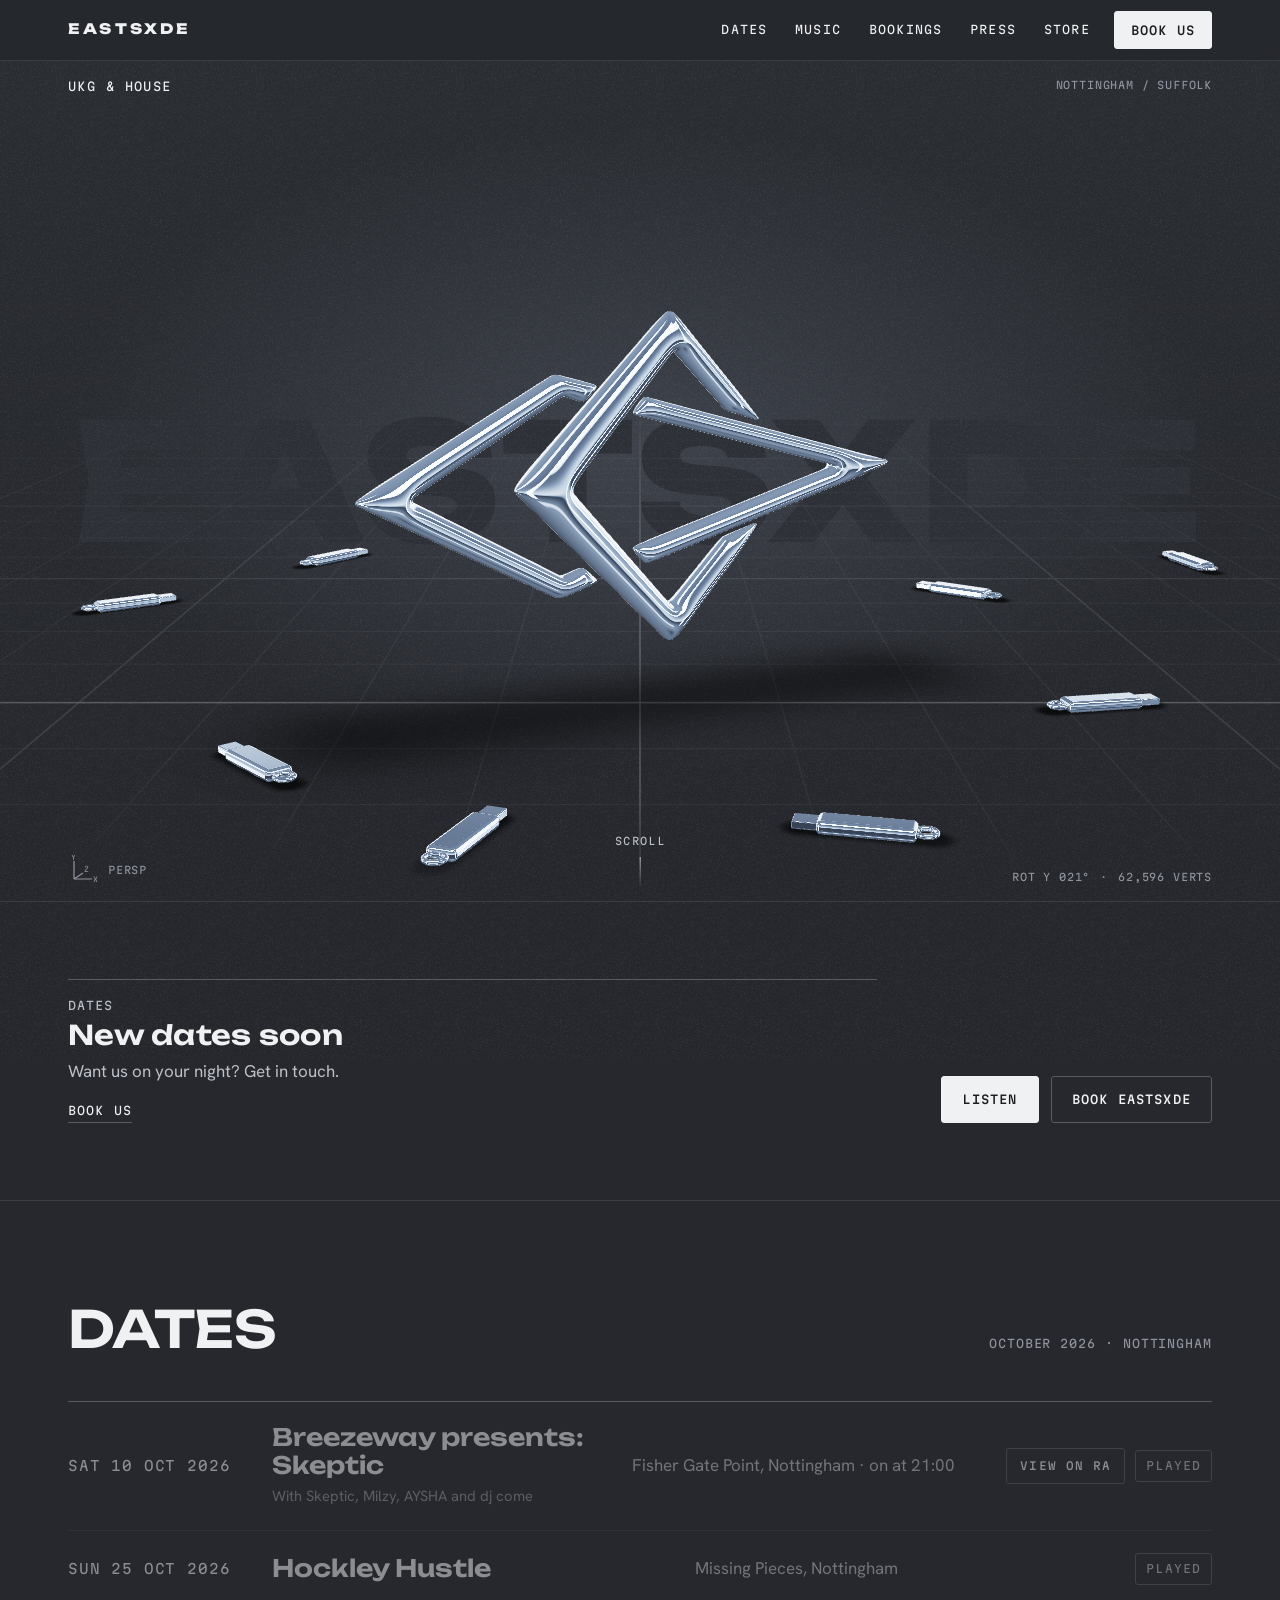
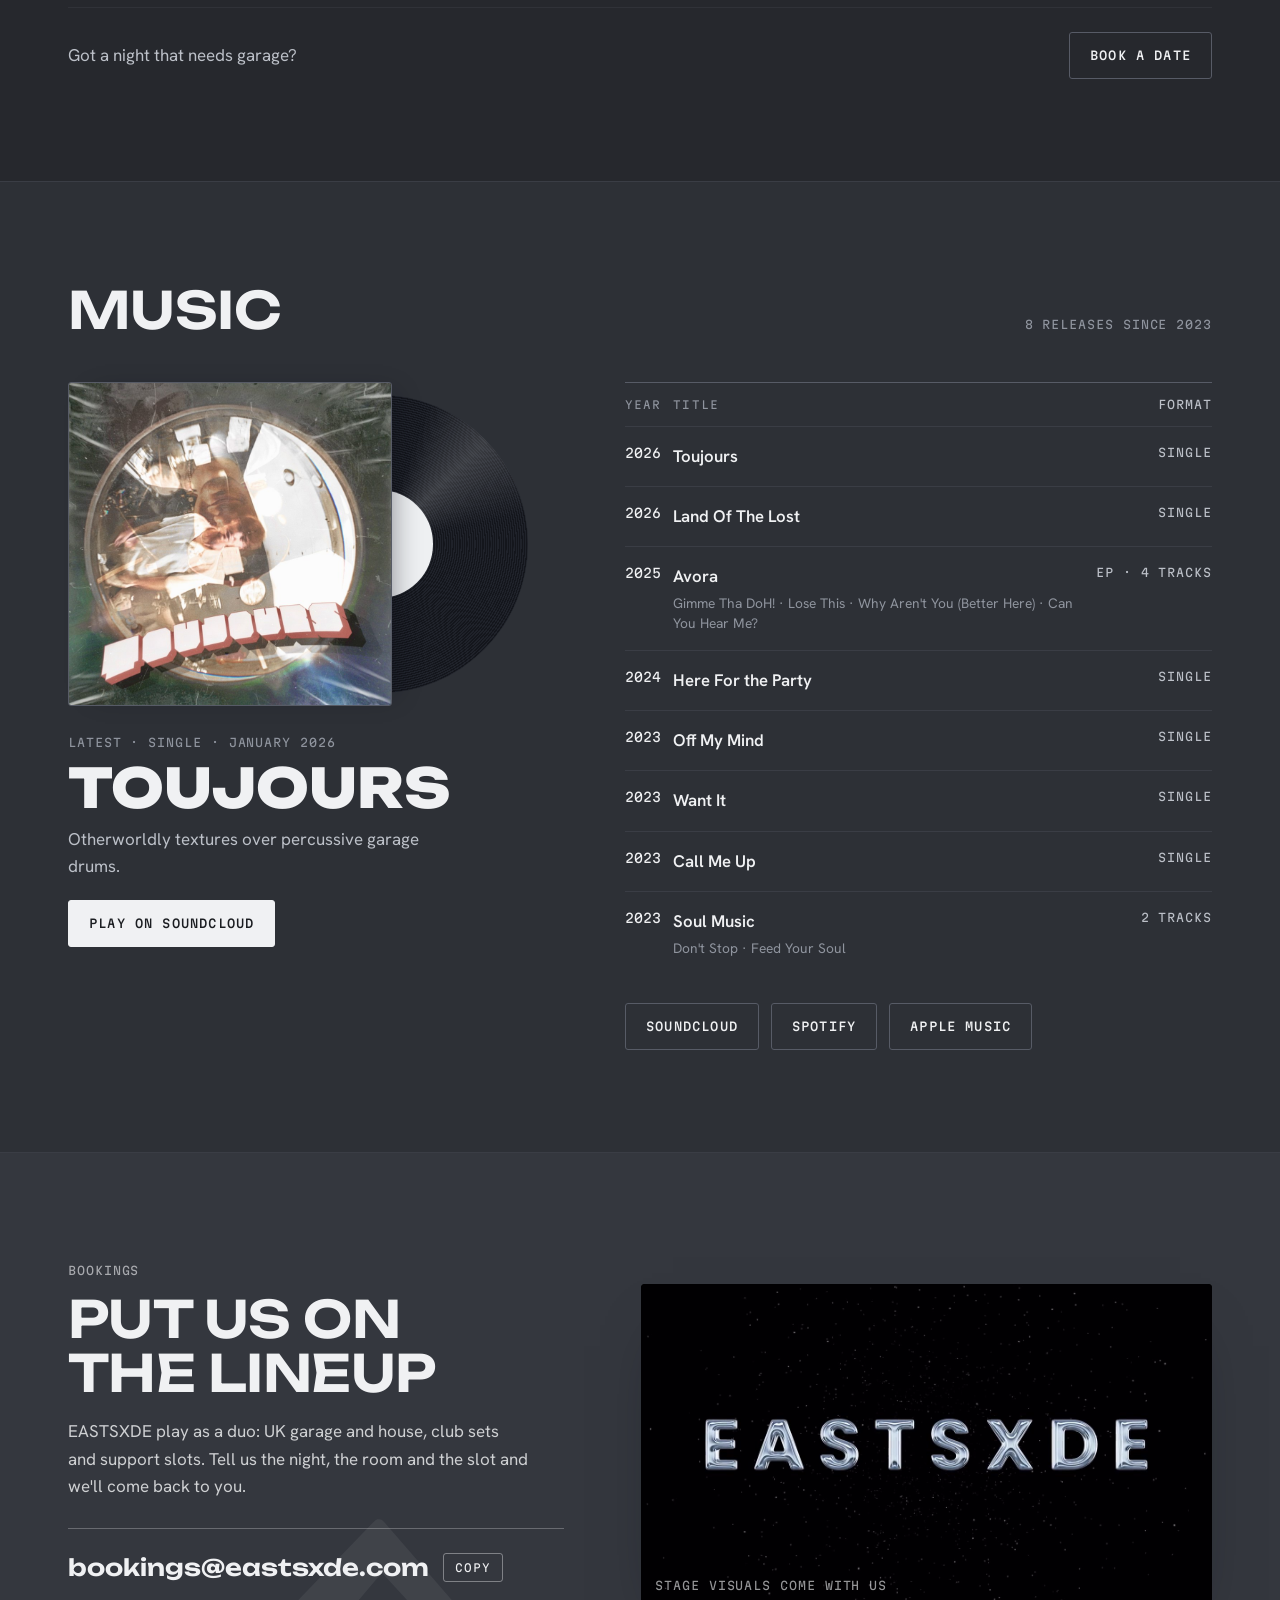
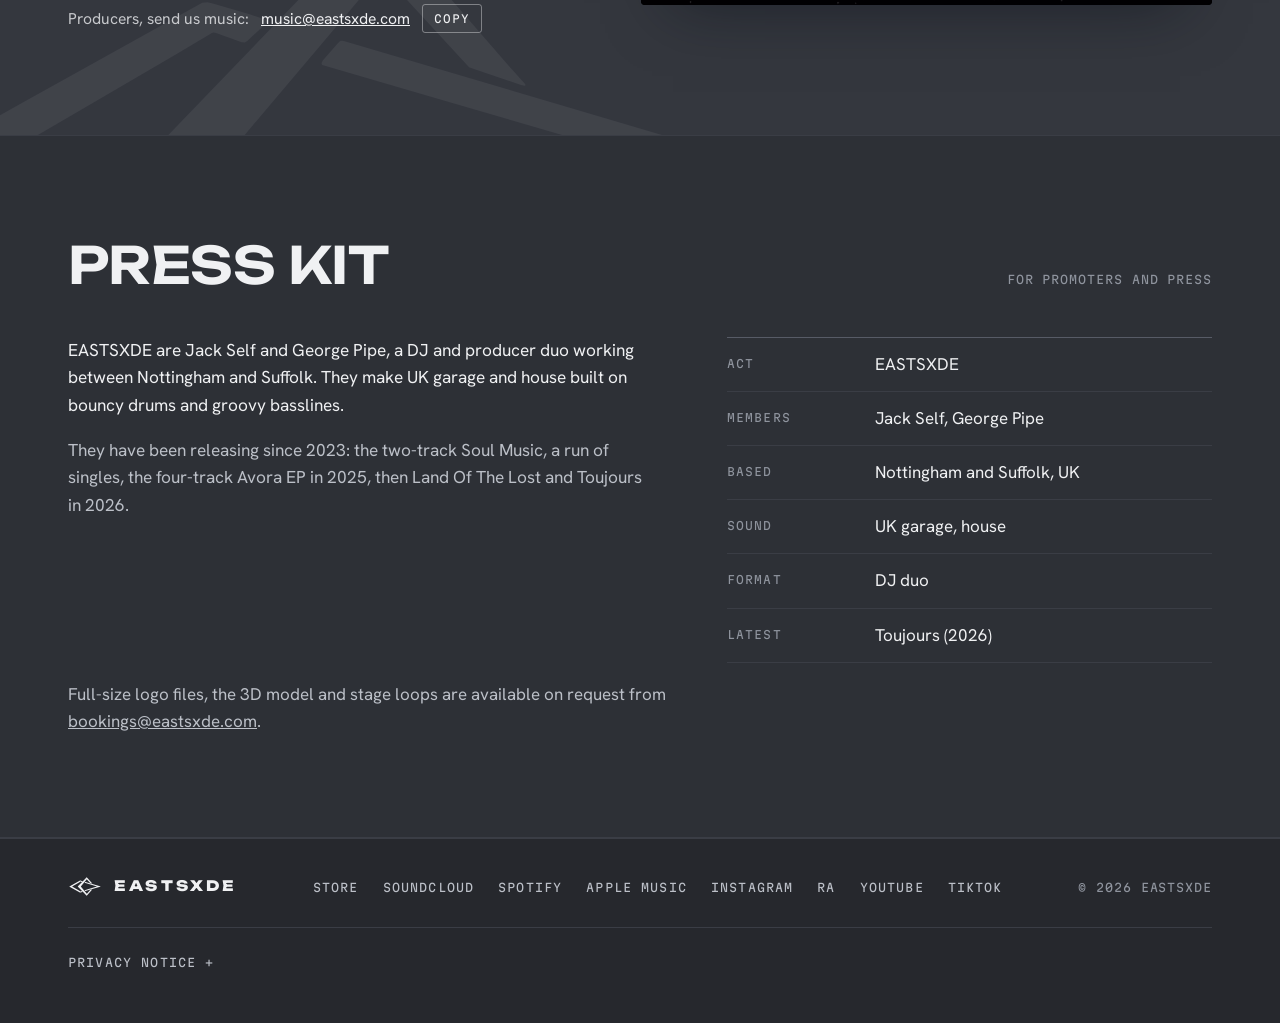
==== commit 539741f8: "Add files via upload" ====
--- a/index.html
+++ b/index.html
@@ -3,8 +3,8 @@
 <head>
 <meta charset="utf-8">
 <meta name="viewport" content="width=device-width,initial-scale=1,viewport-fit=cover">
-<title>EASTSXDE | UK Garage &amp; House</title>
-<meta name="description" content="EASTSXDE are a UK garage and house DJ and producer duo from Nottingham and Suffolk. Dates, music, bookings and press kit.">
+<title>EASTSXDE | Official Site</title>
+<meta name="description" content="EASTSXDE are a UK garage and house producer and DJ duo based in Nottingham. Dates, music, bookings and press kit.">
 <link rel="canonical" href="https://eastsxde.com/">
 <meta name="theme-color" content="#26282d">
 <meta name="color-scheme" content="dark">
@@ -15,8 +15,8 @@
 <meta property="og:type" content="website">
 <meta property="og:site_name" content="EASTSXDE">
 <meta property="og:locale" content="en_GB">
-<meta property="og:title" content="EASTSXDE | UK Garage &amp; House">
-<meta property="og:description" content="EASTSXDE are a UK garage and house DJ and producer duo from Nottingham and Suffolk. Dates, music, bookings and press kit.">
+<meta property="og:title" content="EASTSXDE">
+<meta property="og:description" content="EASTSXDE are a UK garage and house producer and DJ duo based in Nottingham. Dates, music, bookings and press kit.">
 <meta property="og:url" content="https://eastsxde.com/">
 <meta property="og:image" content="https://eastsxde.com/images/share.jpg">
 <meta property="og:image:width" content="1200">
@@ -27,7 +27,7 @@
 <link rel="preconnect" href="https://fonts.gstatic.com" crossorigin>
 <link rel="stylesheet" href="https://fonts.googleapis.com/css2?family=Unbounded:wght@400;600;800&family=Hanken+Grotesk:wght@400;500;600&family=Martian+Mono:wght@400;500&display=swap">
 <link rel="stylesheet" href="style.css">
-<script type="application/ld+json">{"@context":"https://schema.org","@type":"MusicGroup","name":"EASTSXDE","url":"https://eastsxde.com/","description":"EASTSXDE are a UK garage and house DJ and producer duo from Nottingham and Suffolk. Dates, music, bookings and press kit.","genre":["UK garage","House"],"member":[{"@type":"Person","name":"Jack Self"},{"@type":"Person","name":"George Pipe"}],"image":"https://eastsxde.com/images/share.jpg","logo":"https://eastsxde.com/images/icon-512.png","sameAs":["https://soundcloud.com/eastsxde","https://open.spotify.com/artist/1Pmb57DYsGthSIbmabOacN","https://music.apple.com/gb/artist/eastsxde/1649804893","https://www.instagram.com/eastsxdeofficial","https://ra.co/dj/eastsxde","https://youtube.com/@eastsxdeofficial","https://www.tiktok.com/@eastsxde_official"]}</script>
+<script type="application/ld+json">{"@context":"https://schema.org","@type":"MusicGroup","name":"EASTSXDE","url":"https://eastsxde.com/","description":"EASTSXDE are a UK garage and house producer and DJ duo based in Nottingham. Dates, music, bookings and press kit.","genre":["UK garage","House"],"member":[{"@type":"Person","name":"Jack Self"},{"@type":"Person","name":"George Pipe"}],"image":"https://eastsxde.com/images/share.jpg","logo":"https://eastsxde.com/images/icon-512.png","sameAs":["https://soundcloud.com/eastsxde","https://open.spotify.com/artist/1Pmb57DYsGthSIbmabOacN","https://music.apple.com/gb/artist/eastsxde/1649804893","https://www.instagram.com/eastsxdeofficial","https://ra.co/dj/eastsxde","https://youtube.com/@eastsxdeofficial","https://www.tiktok.com/@eastsxde_official"]}</script>
 </head>
 <body>
 <header class="top" id="topbar">
